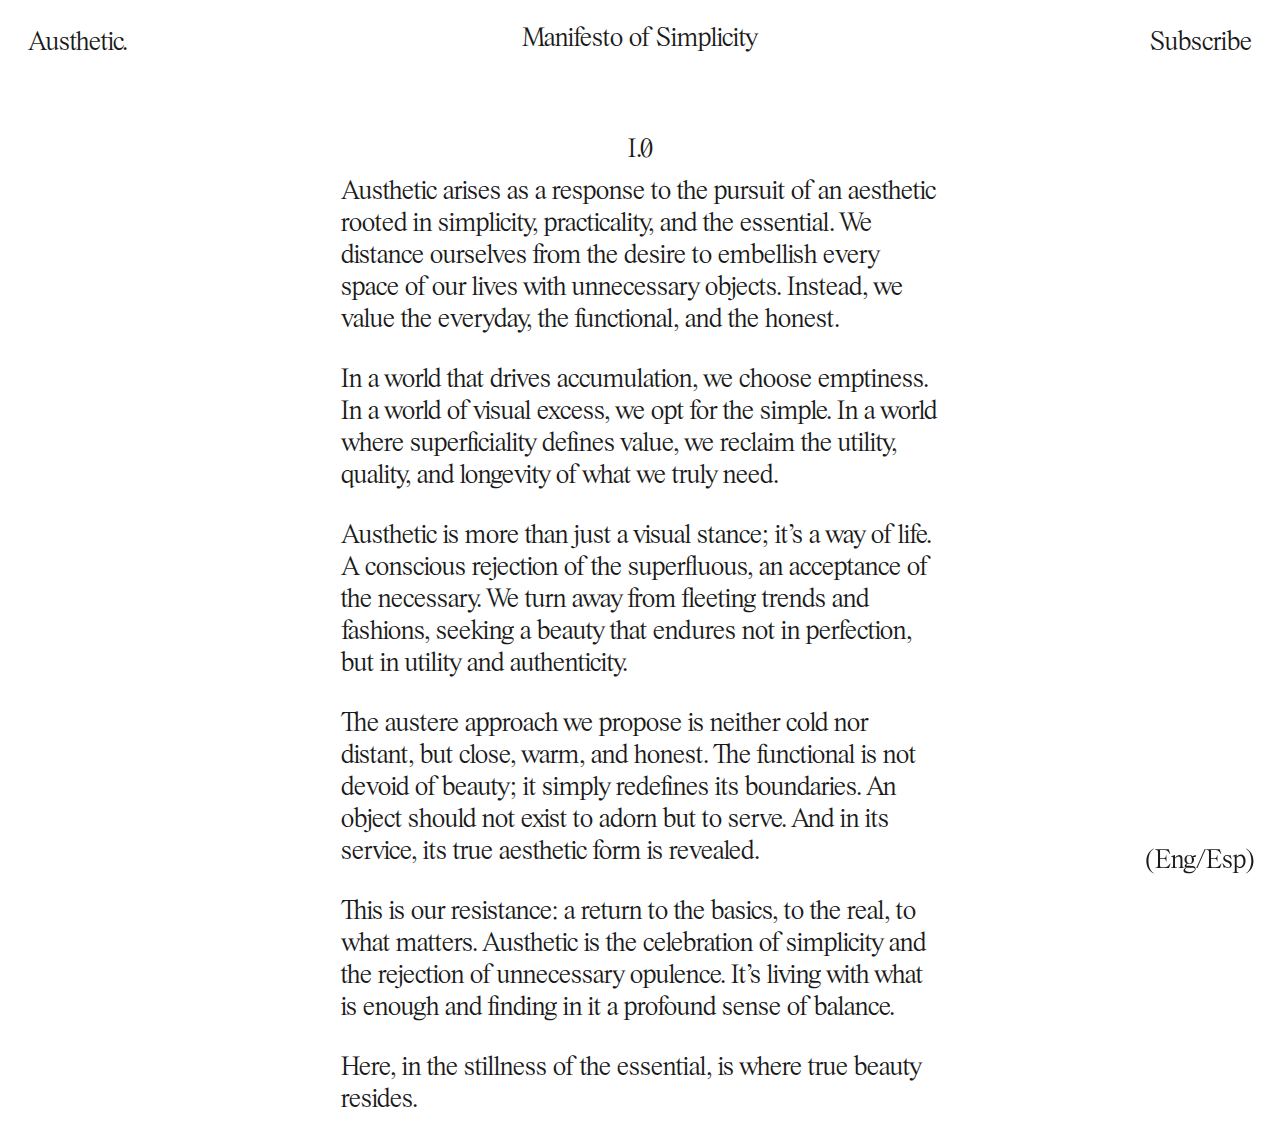
==== index.html @ e03d7363 "Updated CSS" ====
<!DOCTYPE html>
<html>

<head>
  <!-- Google Analytics -->
  <script>
    (function(i, s, o, g, r, a, m) {
      i['GoogleAnalyticsObject'] = r;
      i[r] = i[r] || function() {
        (i[r].q = i[r].q || []).push(arguments)
      }, i[r].l = 1 * new Date();
      a = s.createElement(o),
        m = s.getElementsByTagName(o)[0];
      a.async = 1;
      a.src = g;
      m.parentNode.insertBefore(a, m)
    })(window, document, 'script', 'https://www.google-analytics.com/analytics.js', 'ga');

    ga('create', 'UA-XXXXX-Y', 'auto');
    ga('send', 'pageview');
  </script>
  <!-- End Google Analytics -->
  <meta charset="utf-8">
  <meta name="viewport" content="width=device-width, initial-scale=1.0">
  <title>Austhetic</title>
  <meta name="description" content="Austhetic, Manifesto of Simplicity">
  <meta property="og:site_name" content="Austhetic">
  <meta property="og:title" content="Austhetic">
  <meta property="og:url" content="http://dushesneasociados.com">
  <meta property="og:type" content="Website">
  <meta property="og:description" content="Manifesto of Simplicity">
  <meta itemprop="name" content="Austhetic">
  <meta itemprop="url" content="http://dushesneasociados.com">
  <meta itemprop="description" content="Manifesto of Simplicity">
  <meta name="apple-mobile-web-app-capable" content="yes">
  <meta name="apple-mobile-web-app-title" content="Austhetic">
  <link rel="stylesheet" type="text/css" href="style.css">
  <link rel="stylesheet" type="text/css" href="fonts.css">

  <link rel="icon" href="_Images/_Favicon.png" type="image" sizes="16x16">
</head>

<body>
  <header>
    <nav>
      <div class="container">
       <a class="logo" href="./index.html">Austhetic.</a>
       <a class="subs" href="#">Subscribe</a>
      </div>
    </nav>
  </header>
  <section class="main">
    <h1>Manifesto of Simplicity</h1>
      <div class="text">
        <p class="number">I.0</p>
         <p>Austhetic arises as a response to the pursuit of an aesthetic rooted in simplicity, practicality, and the essential. We distance ourselves from the desire to embellish every space of our lives with unnecessary objects. Instead, we value the everyday, the functional, and the honest.</p>
          <p>In a world that drives accumulation, we choose emptiness. In a world of visual excess, we opt for the simple. In a world where superficiality defines value, we reclaim the utility, quality, and longevity of what we truly need.<p/>
           <p>Austhetic is more than just a visual stance; it’s a way of life. A conscious rejection of the superfluous, an acceptance of the necessary. We turn away from fleeting trends and fashions, seeking a beauty that endures not in perfection, but in utility and authenticity.<p/>
          <p>The austere approach we propose is neither cold nor distant, but close, warm, and honest. The functional is not devoid of beauty; it simply redefines its boundaries. An object should not exist to adorn but to serve. And in its service, its true aesthetic form is revealed.<p/>
         <p>This is our resistance: a return to the basics, to the real, to what matters. Austhetic is the celebration of simplicity and the rejection of unnecessary opulence. It’s living with what is enough and finding in it a profound sense of balance.</p>
        <p>Here, in the stillness of the essential, is where true beauty resides.<p/>
      </div>
    <img class="overlay" src="Images/Austhetic.svg">
  </section>
   <section class="footer">
     <a href="#">(Eng/</a><a href="./spanish.html">Esp)</a>
   </section>
</body>

</html>
---- style.css ----
body {
  font-family: 'PSTimes', serif;
  font-size: 28px;
  color: #1a1a1a;
  background-color: #ffffff;
  margin:0;
  padding: 0;
}

nav a {
  color: #1a1a1a;
  display: block;
  padding: 1em 1em 1em 1em;
  text-decoration: none;
}

a {
-webkit-tap-highlight-color: rgba(0,0,0,0);
-webkit-tap-highlight-color: transparent; /* For some Androids */
}

h1 {
  font-size: 28px;
  font-weight: normal;
  margin-top: 5px;
  margin-bottom: 10px;
  position: relative;
  top: -69px;
}

.container {
  display: flex;
  justify-content: space-between;
}

.main {
  text-align: center;
  margin-left: auto;
  margin-right: auto;
  width: 598px;
}

.text p {
  text-align: left;
  margin-top: 10px;
}

p.number {
  text-align: center;
  margin-top: 5px;
  margin-bottom: 5px;
}

.overlay {
  position: absolute;
  top: 50vh;
  margin-left: 25px;
  margin-right: 25px;
  left: 10px;
  width: 97%;
}

.overlay {
  visibility: hidden; /* hides sub-menu */
  opacity: 0;
}

.main:hover .overlay {
  visibility: visible; /* shows sub-menu */
  opacity: 1;
}

.footer {
  text-align: right;
  position:fixed;
  bottom:2.5vh;
  right:25px;
}

.footer a {
  color: #1a1a1a;
  text-decoration: none;
}


/**Iphone**/
@media (max-width: 465.5px) {

  nav {
    margin: 0px;
  }

  .logo {
    font-size: 110px;
    padding-left: 3px;
    padding-right: 0;
    padding-top: 0;
    padding-bottom: 15px;
    text-align: center;
  }

  h1 {
    position: relative;
    top: -2px;
    text-align: center;
}

  .subs {
    display: none;
}

  .overlay {
    display: none;
  }

  .container {
    margin: 0;
  }

  .main {
    width: 88%;
  }

  .footer {
    text-align: center;
    position:fixed;
    bottom: 0;
    left: 0;
    background: #ffffff;
    width: 100vw;
    padding-top: 15px;
    padding-bottom: 15px;
    border-top: 1px solid black;
  }
}
---- fonts.css ----
@font-face {
  font-family: 'PSTimes';
  src: url('Fonts/PSTimes-Regular.woff2') format('woff2'),
       url('Fonts/PSTimes-Regular.woff') format('woff'),
       url('Fonts/PSTimes-Regular.otf') format('opentype');
}
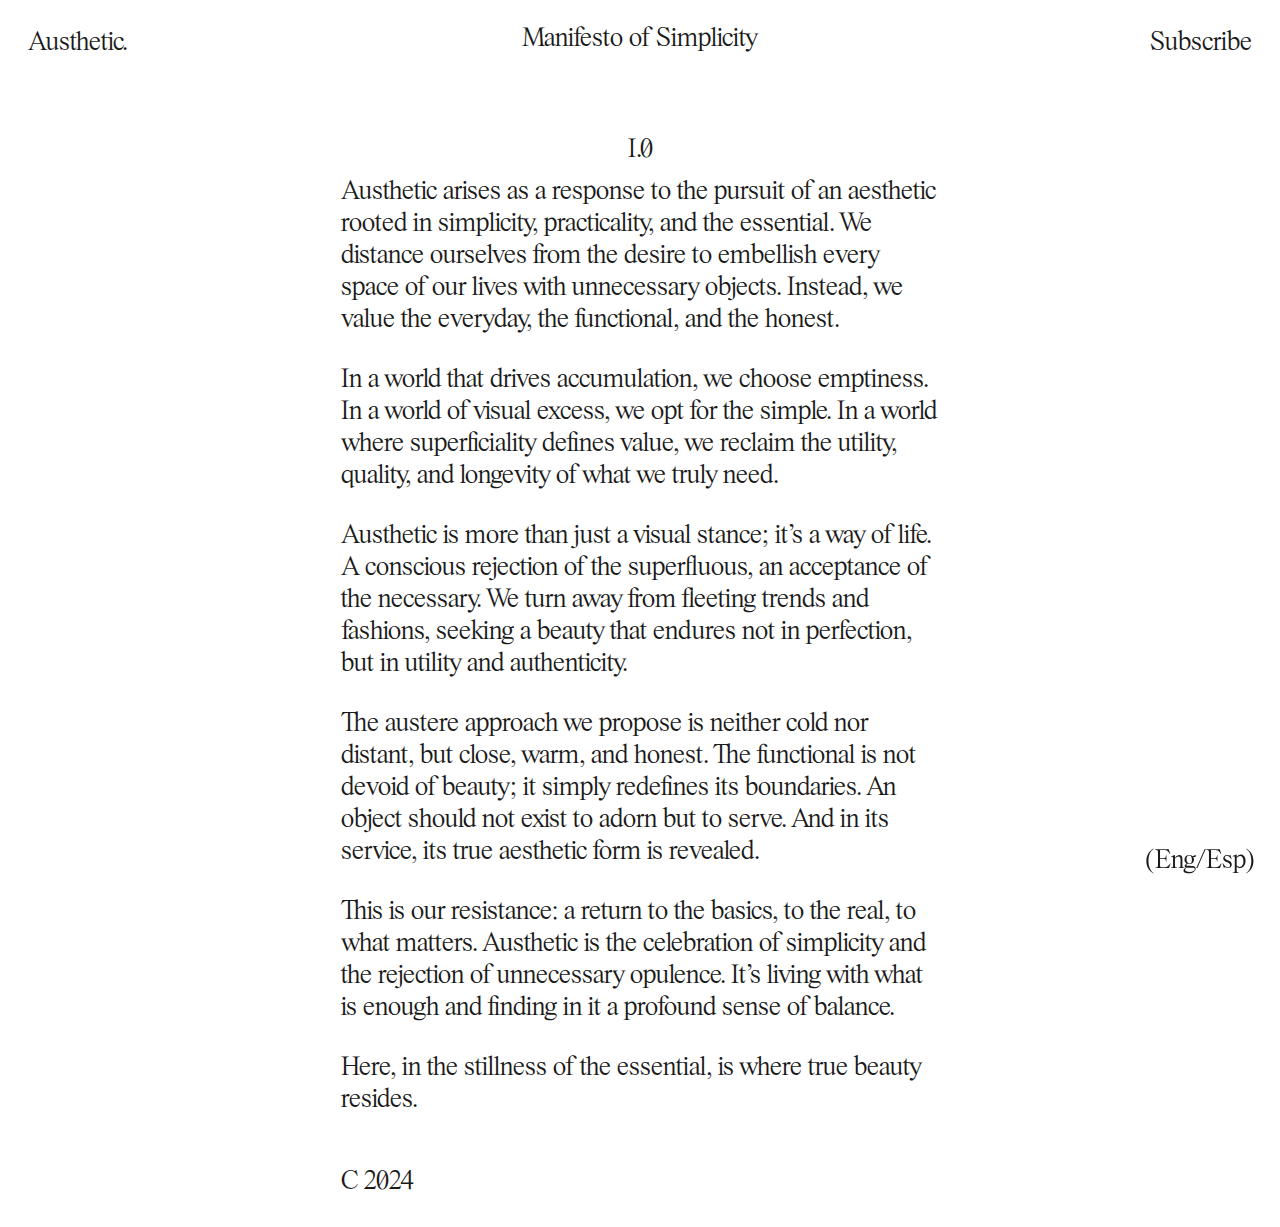
==== commit f4fd5e9e: "Updated HMTL" ====
--- a/index.html
+++ b/index.html
@@ -58,7 +58,8 @@
            <p>Austhetic is more than just a visual stance; it’s a way of life. A conscious rejection of the superfluous, an acceptance of the necessary. We turn away from fleeting trends and fashions, seeking a beauty that endures not in perfection, but in utility and authenticity.<p/>
           <p>The austere approach we propose is neither cold nor distant, but close, warm, and honest. The functional is not devoid of beauty; it simply redefines its boundaries. An object should not exist to adorn but to serve. And in its service, its true aesthetic form is revealed.<p/>
          <p>This is our resistance: a return to the basics, to the real, to what matters. Austhetic is the celebration of simplicity and the rejection of unnecessary opulence. It’s living with what is enough and finding in it a profound sense of balance.</p>
-        <p>Here, in the stillness of the essential, is where true beauty resides.<p/>
+        <p>Here, in the stillness of the essential, is where true beauty resides.</p>
+       <p class="end">C 2024</p>
       </div>
     <img class="overlay" src="Images/Austhetic.svg">
   </section>
--- a/style.css
+++ b/style.css
@@ -51,13 +51,15 @@
   margin-bottom: 5px;
 }
 
+p.end {
+    margin-top: 50px;
+}
+
 .overlay {
   position: absolute;
   top: 50vh;
-  margin-left: 25px;
-  margin-right: 25px;
-  left: 10px;
-  width: 97%;
+  left: 5px;
+  width: 99.5%;
 }
 
 .overlay {
@@ -86,13 +88,18 @@
 /**Iphone**/
 @media (max-width: 465.5px) {
 
+  body {
+    font-family: 'PSTimes', serif;
+    font-size: 22px;
+  }
+
   nav {
     margin: 0px;
   }
 
   .logo {
-    font-size: 110px;
-    padding-left: 3px;
+    font-size: 95px;
+    padding-left: 2px;
     padding-right: 0;
     padding-top: 0;
     padding-bottom: 15px;
@@ -100,8 +107,9 @@
   }
 
   h1 {
+    font-size: 22px;
     position: relative;
-    top: -2px;
+    top: 0;
     text-align: center;
 }
 
@@ -114,11 +122,16 @@
   }
 
   .container {
+    display: inline;
     margin: 0;
   }
 
   .main {
     width: 88%;
+  }
+
+  p.end {
+    margin-bottom: 100px;
   }
 
   .footer {
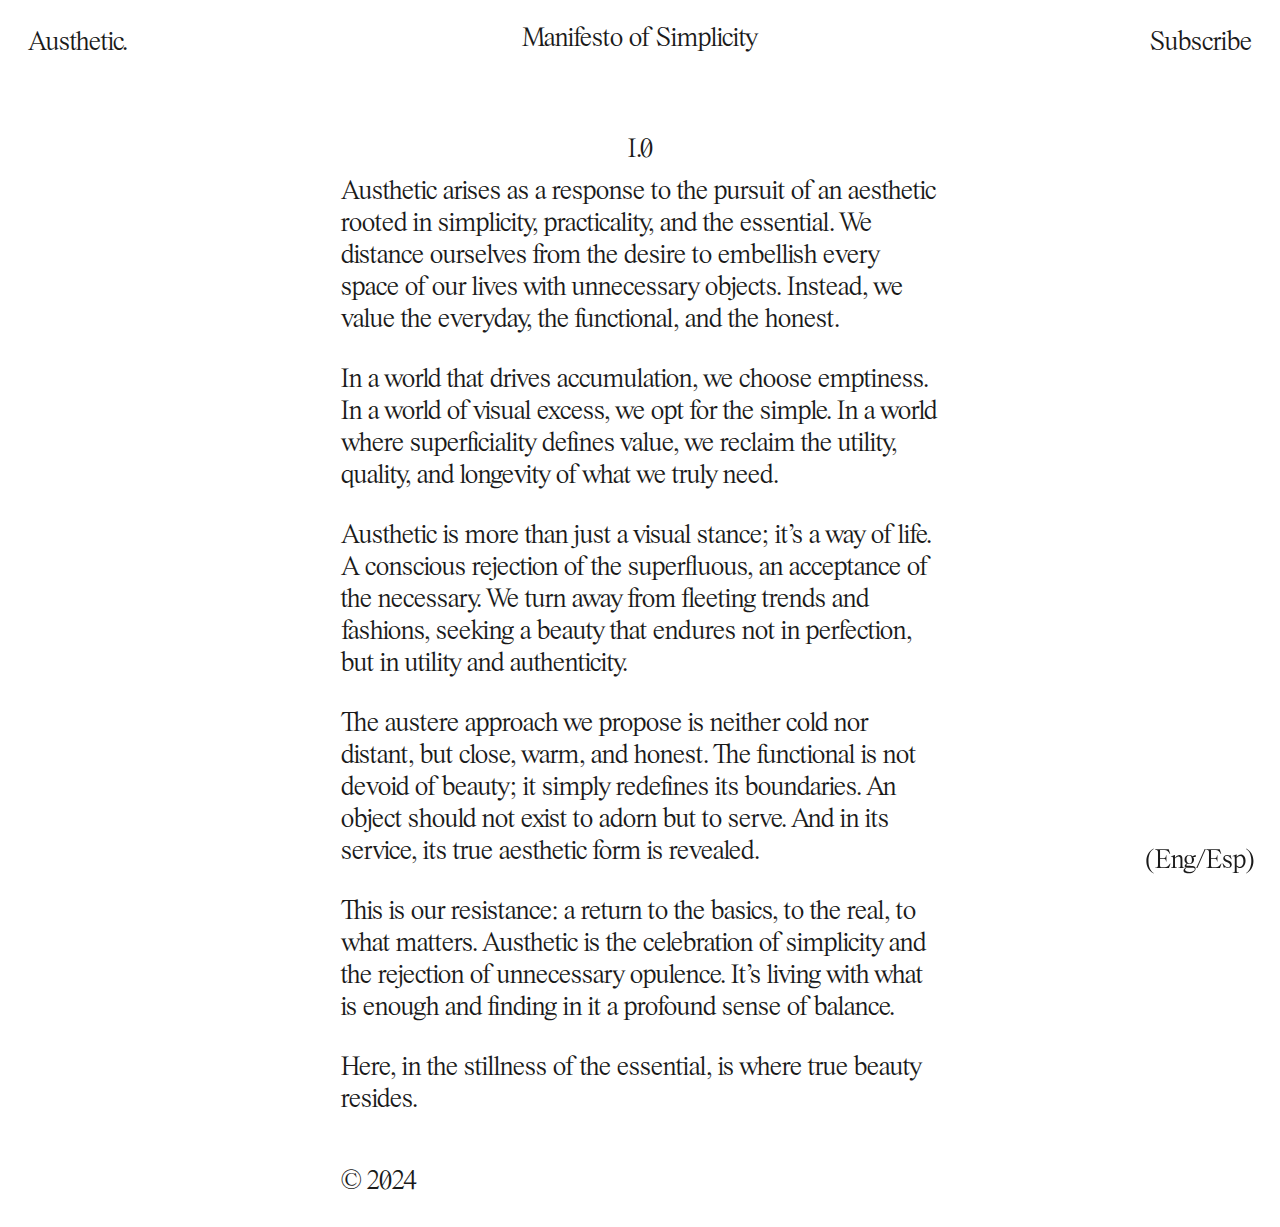
==== commit f38610ce: "Updated CSS" ====
--- a/index.html
+++ b/index.html
@@ -59,7 +59,7 @@
           <p>The austere approach we propose is neither cold nor distant, but close, warm, and honest. The functional is not devoid of beauty; it simply redefines its boundaries. An object should not exist to adorn but to serve. And in its service, its true aesthetic form is revealed.<p/>
          <p>This is our resistance: a return to the basics, to the real, to what matters. Austhetic is the celebration of simplicity and the rejection of unnecessary opulence. It’s living with what is enough and finding in it a profound sense of balance.</p>
         <p>Here, in the stillness of the essential, is where true beauty resides.</p>
-       <p class="end">C 2024</p>
+       <p class="end">© 2024</p>
       </div>
     <img class="overlay" src="Images/Austhetic.svg">
   </section>
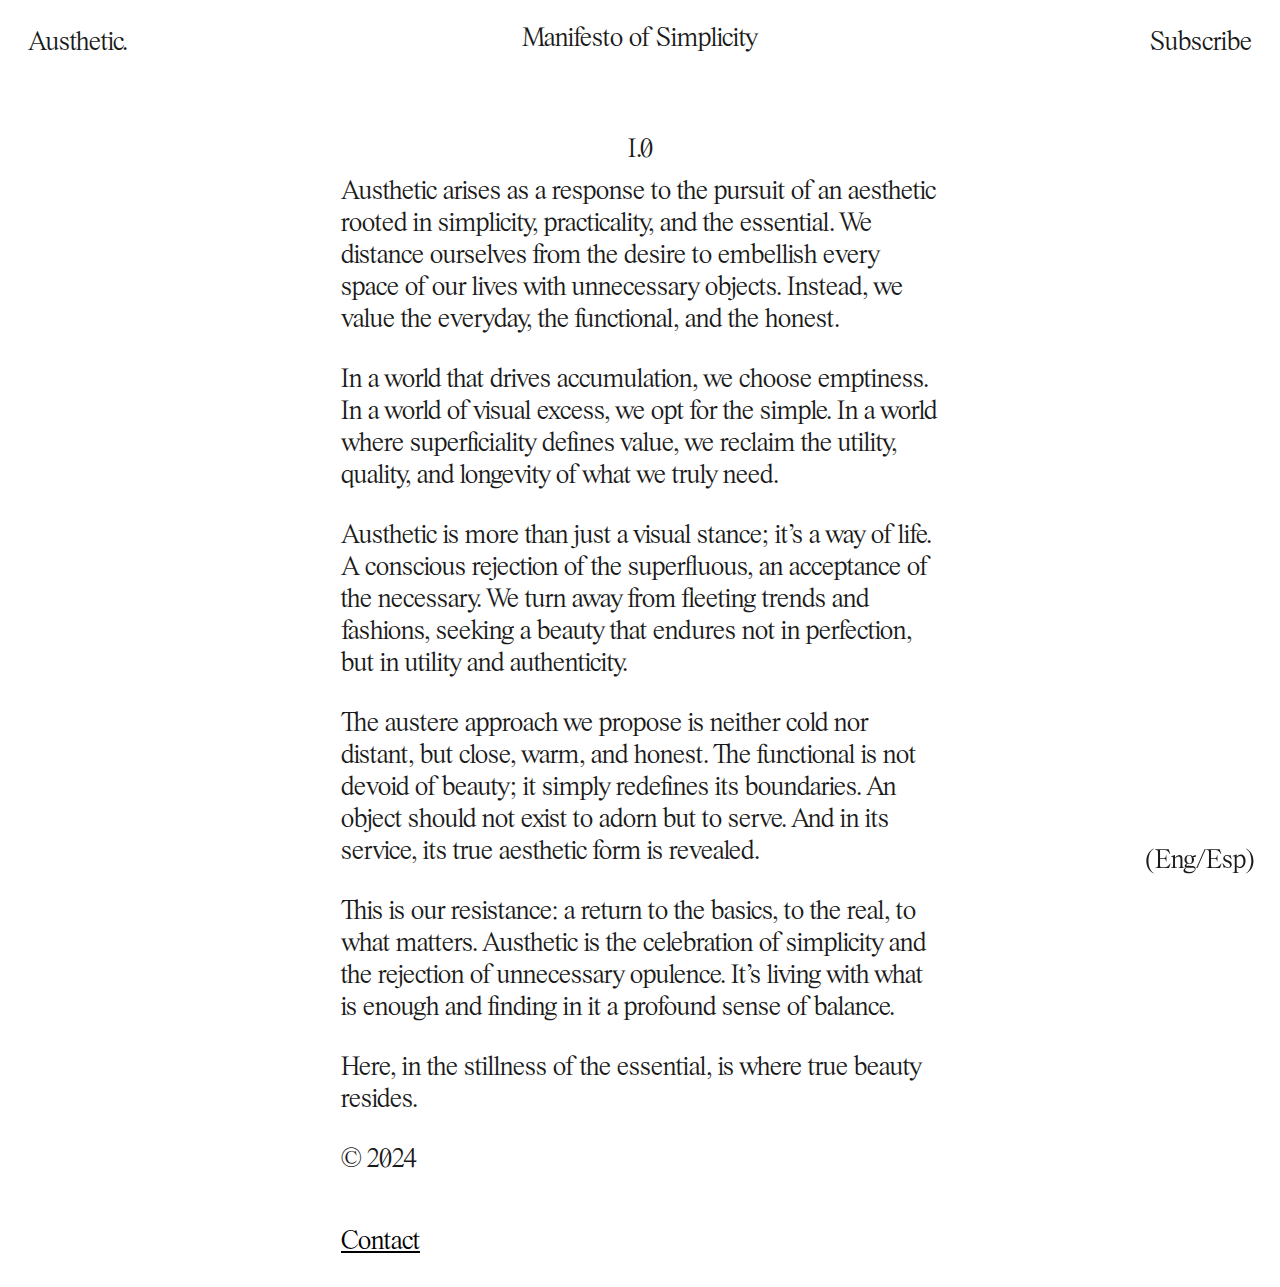
==== commit 0ad7fba5: "Updated html" ====
--- a/index.html
+++ b/index.html
@@ -2,24 +2,7 @@
 <html>
 
 <head>
-  <!-- Google Analytics -->
-  <script>
-    (function(i, s, o, g, r, a, m) {
-      i['GoogleAnalyticsObject'] = r;
-      i[r] = i[r] || function() {
-        (i[r].q = i[r].q || []).push(arguments)
-      }, i[r].l = 1 * new Date();
-      a = s.createElement(o),
-        m = s.getElementsByTagName(o)[0];
-      a.async = 1;
-      a.src = g;
-      m.parentNode.insertBefore(a, m)
-    })(window, document, 'script', 'https://www.google-analytics.com/analytics.js', 'ga');
 
-    ga('create', 'UA-XXXXX-Y', 'auto');
-    ga('send', 'pageview');
-  </script>
-  <!-- End Google Analytics -->
   <meta charset="utf-8">
   <meta name="viewport" content="width=device-width, initial-scale=1.0">
   <title>Austhetic</title>
@@ -59,7 +42,8 @@
           <p>The austere approach we propose is neither cold nor distant, but close, warm, and honest. The functional is not devoid of beauty; it simply redefines its boundaries. An object should not exist to adorn but to serve. And in its service, its true aesthetic form is revealed.<p/>
          <p>This is our resistance: a return to the basics, to the real, to what matters. Austhetic is the celebration of simplicity and the rejection of unnecessary opulence. It’s living with what is enough and finding in it a profound sense of balance.</p>
         <p>Here, in the stillness of the essential, is where true beauty resides.</p>
-       <p class="end">© 2024</p>
+        <p>© 2024</p>
+       <p class="end"><a href="mailto:contact@austheticmanifesto.com">Contact</a></p>
       </div>
     <img class="overlay" src="Images/Austhetic.svg">
   </section>
--- a/style.css
+++ b/style.css
@@ -53,6 +53,10 @@
 
 p.end {
     margin-top: 50px;
+}
+
+p.end a {
+  color: #000000;
 }
 
 .overlay {
